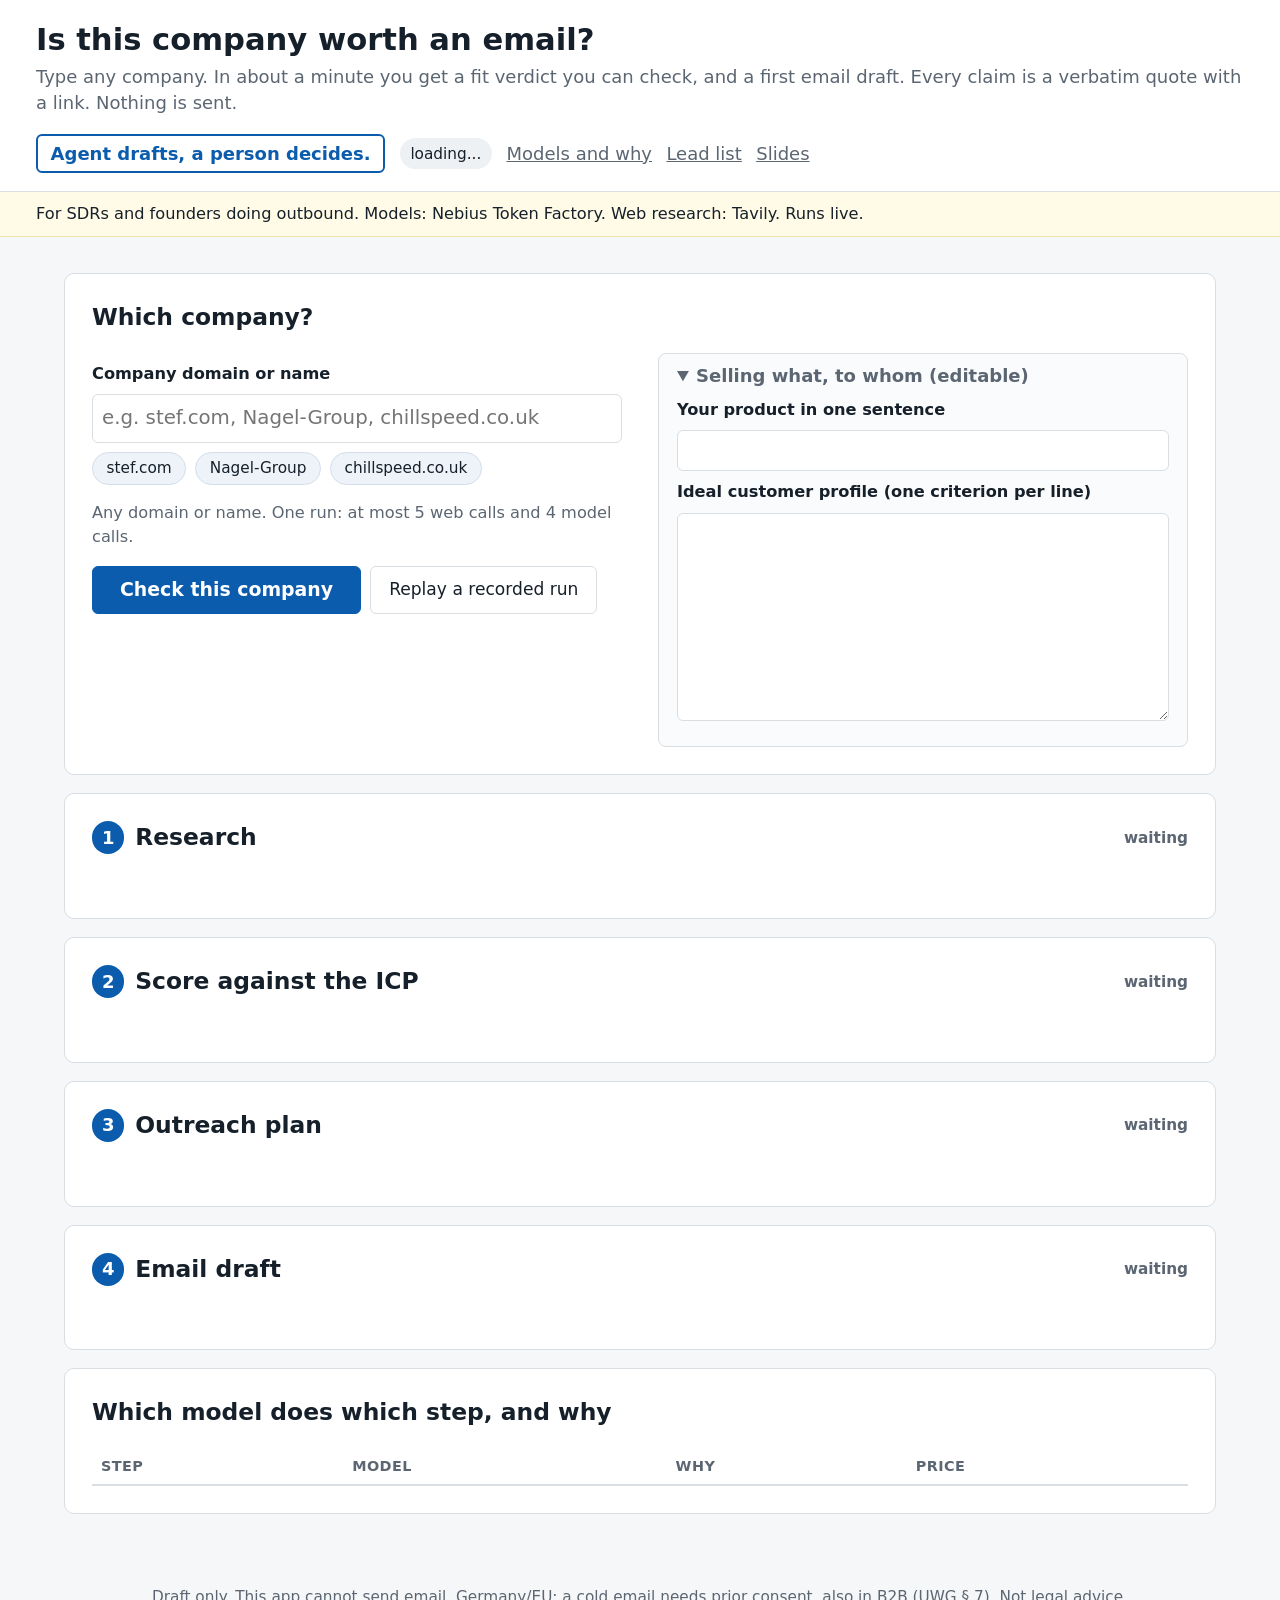
==== static/live.html @ baa71a96 "Live page: first screen explains the task, error recovery, step metrics, draft checks A1 headline, c" ====
<!doctype html>
<html lang="en" class="live">
<head>
<meta charset="utf-8">
<meta name="viewport" content="width=device-width, initial-scale=1">
<title>ICP Qualifier - is this company worth an email?</title>
<link rel="stylesheet" href="/static/style.css">
</head>
<body class="live-page">
<header class="top">
  <div>
    <h1>Is this company worth an email?</h1>
    <p class="sub">Type any company. In about a minute you get a fit verdict you can check, and a first email draft. Every claim is a verbatim quote with a link. Nothing is sent.</p>
  </div>
  <div class="top-right">
    <span class="motto">Agent drafts, a person decides.</span>
    <span id="mode" class="badge">loading...</span>
    <a class="small-link" href="#models">Models and why</a>
    <a class="small-link" href="/">Lead list</a> <a class="small-link" href="/slides">Slides</a>
  </div>
</header>
<p class="notice" id="notice">For SDRs and founders doing outbound. Models: Nebius Token Factory. Web research: Tavily. Runs live.</p>

<main>
  <section class="step s-input">
    <h2>Which company?</h2>
    <div class="live-grid">
      <div class="live-ask">
        <label class="field"><span>Company domain or name</span>
          <input id="company" maxlength="200" placeholder="e.g. stef.com, Nagel-Group, chillspeed.co.uk"></label>
        <div class="live-chips" id="chips">
          <button type="button" class="live-chip">stef.com</button>
          <button type="button" class="live-chip">Nagel-Group</button>
          <button type="button" class="live-chip">chillspeed.co.uk</button>
        </div>
        <p class="hint">Any domain or name. One run: at most 5 web calls and 4 model calls.</p>
        <div class="live-actions">
          <button class="primary" id="go">Check this company</button>
          <button id="example">Replay a recorded run</button>
        </div>
        <div class="live-totals" id="totals" hidden></div>
      </div>
      <details class="live-icp" open>
        <summary>Selling what, to whom (editable)</summary>
        <label class="field"><span>Your product in one sentence</span>
          <input id="product" maxlength="200"></label>
        <label class="field"><span>Ideal customer profile (one criterion per line)</span>
          <textarea id="icp" rows="8"></textarea></label>
      </details>
    </div>
  </section>

  <section class="step live-step" id="s-research"><h2><span class="num">1</span> Research <span class="state" id="st-research">waiting</span></h2>
    <div class="live-meta" id="m-research"></div><div id="o-research"></div></section>
  <section class="step live-step" id="s-score"><h2><span class="num">2</span> Score against the ICP <span class="state" id="st-score">waiting</span></h2>
    <div class="live-meta" id="m-score"></div><div id="o-score"></div></section>
  <section class="step live-step" id="s-plan"><h2><span class="num">3</span> Outreach plan <span class="state" id="st-plan">waiting</span></h2>
    <div class="live-banner" id="ban-plan" hidden></div>
    <div class="live-meta" id="m-plan"></div><div id="o-plan"></div></section>
  <section class="step live-step" id="s-write"><h2><span class="num">4</span> Email draft <span class="state" id="st-write">waiting</span></h2>
    <div class="live-banner" id="ban-write" hidden></div>
    <div class="live-meta" id="m-write"></div><div id="o-write"></div></section>

  <section class="step" id="models">
    <h2>Which model does which step, and why</h2>
    <table class="reg"><thead><tr><th>Step</th><th>Model</th><th>Why</th><th>Price</th></tr></thead><tbody id="reg"></tbody></table>
  </section>
  <section class="step" id="cmp-wrap" hidden>
    <h2>Two models on the scoring step: speed, cost, rejected quotes</h2>
    <div id="cmp"></div>
  </section>
</main>
<footer>Draft only. This app cannot send email. Germany/EU: a cold email needs prior consent, also in B2B (UWG § 7). Not legal advice.</footer>
<script src="/static/live.js"></script>
</body>
</html>
---- static/style.css ----
:root {
  --ink: #16202a; --muted: #5b6672; --line: #d9dee3; --bg: #f6f7f8; --card: #fff;
  --accent: #0b5cad; --a: #1d7a3a; --b: #b26a00; --c: #6b7280; --bad: #b42318;
  font-size: 18px;
}
* { box-sizing: border-box; }
body { margin: 0; font-family: system-ui, -apple-system, "Segoe UI", Roboto, sans-serif; color: var(--ink); background: var(--bg); line-height: 1.45; }
.top { display: flex; justify-content: space-between; align-items: center; gap: 1rem; flex-wrap: wrap; padding: 1rem 2rem; background: var(--card); border-bottom: 1px solid var(--line); }
.top h1 { margin: 0; font-size: 1.7rem; }
.sub { margin: .1rem 0 0; color: var(--muted); }
.top-right { display: flex; gap: .8rem; align-items: center; flex-wrap: wrap; }
.motto { font-weight: 700; color: var(--accent); border: 2px solid var(--accent); border-radius: 6px; padding: .25rem .7rem; }
.badge { font-size: .85rem; padding: .25rem .6rem; border-radius: 999px; background: #eef1f4; }
.badge.rules { background: #fff4e0; } .badge.llm { background: #e4f4e8; }
.nofit { display: inline-block; margin-left: .4rem; padding: 0 .4rem; border-radius: 4px; background: #5b5b5b; color: #fff; font-size: .75rem; font-weight: 700; vertical-align: middle; }
.fit-box { margin: .3rem 0 .6rem; }
.small-link { color: var(--muted); }
.notice { margin: 0; padding: .55rem 2rem; background: #fffbe6; border-bottom: 1px solid #efe3a8; font-size: .9rem; }
main { max-width: 1280px; margin: 0 auto; padding: 1rem 2rem 3rem; }
.step { background: var(--card); border: 1px solid var(--line); border-radius: 10px; padding: 1.1rem 1.4rem; margin: 1rem 0; }
.step h2 { margin: 0 0 .8rem; font-size: 1.3rem; display: flex; align-items: center; gap: .6rem; }
.num { display: inline-grid; place-items: center; width: 1.8rem; height: 1.8rem; border-radius: 50%; background: var(--accent); color: #fff; font-size: 1rem; }
button, .button { font: inherit; font-size: .95rem; padding: .5rem 1rem; border: 1px solid var(--line); border-radius: 6px; background: #fff; cursor: pointer; color: var(--ink); text-decoration: none; display: inline-block; }
button.primary { background: var(--accent); border-color: var(--accent); color: #fff; font-weight: 600; }
button:disabled { opacity: .45; cursor: default; }
input, select { font: inherit; font-size: .95rem; padding: .4rem .55rem; border: 1px solid var(--line); border-radius: 6px; }
.seeds { display: flex; gap: .6rem; flex-wrap: wrap; }
.seeds input { min-width: 15rem; flex: 1; }
.hint { color: var(--muted); font-size: .9rem; }
table { width: 100%; border-collapse: collapse; }
th { text-align: left; font-size: .8rem; text-transform: uppercase; letter-spacing: .03em; color: var(--muted); border-bottom: 2px solid var(--line); padding: .4rem .5rem; }
td { border-bottom: 1px solid var(--line); padding: .55rem .5rem; vertical-align: top; }
.criteria tr.off td { opacity: .5; }
.rationale { font-size: .8rem; color: var(--muted); }
.terms-in { width: 100%; min-width: 18rem; }
.num-in { width: 6rem; }
.chips { display: flex; flex-wrap: wrap; gap: .4rem; }
.chip { background: #eef3f9; border-radius: 999px; padding: .2rem .7rem; font-size: .88rem; }
.chip small { color: var(--muted); }
.toolbar { display: flex; gap: .8rem; align-items: center; flex-wrap: wrap; margin: 1rem 0 .3rem; }
.filters { display: flex; }
.filter { border-radius: 0; margin-left: -1px; }
.filter:first-child { border-radius: 6px 0 0 6px; } .filter:last-child { border-radius: 0 6px 6px 0; }
.filter.active { background: var(--ink); color: #fff; border-color: var(--ink); }
#search { flex: 1; min-width: 12rem; }
.results tr.row { cursor: pointer; }
.results tr.row:hover { background: #f3f6fa; }
.results tr.open { background: #eef3f9; }
.tier { display: inline-grid; place-items: center; width: 2.1rem; height: 2.1rem; border-radius: 6px; font-weight: 800; color: #fff; font-size: 1.1rem; }
.tier-A { background: var(--a); } .tier-B { background: var(--b); } .tier-C { background: var(--c); }
.domain { color: var(--muted); font-size: .85rem; }
.bar { width: 5rem; height: .5rem; background: #e5e8eb; border-radius: 4px; overflow: hidden; display: inline-block; margin-right: .4rem; vertical-align: middle; }
.bar span { display: block; height: 100%; background: var(--accent); }
.chev { color: var(--muted); width: 2rem; }
.detail > td { background: #fafbfc; padding: .6rem 1rem 1rem; }
.findings td { font-size: .92rem; }
.findings td:first-child { width: 8rem; }
.findings td:nth-child(2) { width: 30%; }
.reason { color: var(--muted); font-size: .85rem; }
.status { display: inline-block; padding: .1rem .5rem; border-radius: 4px; font-size: .8rem; font-weight: 700; }
.st-met { background: #e4f4e8; color: var(--a); } .st-partial { background: #fff1d6; color: var(--b); }
.st-not_met { background: #fde8e7; color: var(--bad); } .st-no_evidence { background: #eceef1; color: var(--c); }
blockquote { margin: 0 0 .25rem; padding: .3rem .7rem; border-left: 3px solid var(--accent); background: #fff; font-style: italic; }
.url { display: block; font-size: .72rem; color: var(--muted); word-break: break-all; }
.noev { color: var(--c); font-style: italic; }
.hook { background: #fff; border: 1px dashed var(--accent); border-radius: 6px; padding: .5rem .8rem; margin-bottom: .6rem; font-size: .92rem; }
footer { text-align: center; color: var(--muted); font-size: .8rem; padding: 1rem; }
.source-view main { max-width: 860px; }
.source-view section { background: #fff; border: 1px solid var(--line); border-radius: 8px; padding: .6rem 1rem; margin: .7rem 0; }
.source-view section.current { border-color: var(--accent); }
.source-view h2 { font-size: .85rem; color: var(--muted); font-family: ui-monospace, monospace; margin: .2rem 0; }
mark { background: #ffe58a; padding: 0 .1rem; }
.dataset-pick { font-size: .85rem; display: flex; gap: .4rem; align-items: center; }
a.url { color: var(--muted, #5b6672); }

/* ---------------------------------------------------------------- live page (/live) only */
html.live { font-size: 112.5%; }
.live-page main { max-width: 68rem; margin-inline: auto; padding: 1rem 2rem 2rem; }
.live-page .step { padding: 1.5rem; margin: 1rem 0; }
.live-page .step h2 { margin: 0 0 1rem; }
.live-page .url { font-size: .8rem; }
.live-page .reason, .live-page .plan dd, .live-page blockquote, .live-page .sources .ex { max-width: 70ch; }
.live-page textarea { font: inherit; font-size: .9rem; width: 100%; padding: .5rem; border: 1px solid var(--line); border-radius: 6px; }
.live-page .field { display: block; margin: .5rem 0; }
.live-page .field > span { display: block; font-weight: 600; font-size: .9rem; margin-bottom: .5rem; }
.live-page .field input { width: 100%; }
.live-grid { display: grid; grid-template-columns: 1fr 1fr; gap: 2rem; align-items: start; }
@media (max-width: 900px) { .live-grid { grid-template-columns: 1fr; } }
.live-ask .field input { font-size: 1.1rem; padding: .5rem; }
.live-chips { display: flex; gap: .5rem; flex-wrap: wrap; margin: .5rem 0; }
.live-chip { font-size: .85rem; padding: .25rem .75rem; border-radius: 999px; background: #eef3f9; border-color: #d3deea; }
.live-actions { display: flex; gap: .5rem; flex-wrap: wrap; margin: 1rem 0; }
.live-actions .primary { font-size: 1.05rem; padding: .5rem 1.5rem; }
.live-icp { border: 1px solid var(--line); border-radius: 8px; padding: .5rem 1rem; background: #fafbfc; }
.live-icp summary { cursor: pointer; font-weight: 600; color: var(--muted); }
.live-totals { border: 2px solid var(--accent); border-radius: 8px; padding: 1rem; background: #f3f7fc; }
.live-big { font-size: 1.6rem; font-weight: 800; color: var(--ink); font-variant-numeric: tabular-nums; }
/* step states: waiting faded, running marked in the accent colour */
.live-step { position: relative; transition: opacity .2s; }
.live-step.is-wait { opacity: .45; }
.live-step.is-run { box-shadow: inset 3px 0 0 var(--accent); }
.live-page .state { font-size: .85rem; font-weight: 600; margin-left: auto; color: var(--muted); }
.live-page .state.run { color: var(--accent); } .live-page .state.ok { color: var(--a); } .live-page .state.err { color: var(--bad); }
.live-meta { display: flex; flex-wrap: wrap; gap: .5rem; align-items: center; margin: 0 0 1rem; }
.live-mark { font-size: .85rem; padding: .25rem .5rem; border-radius: 6px; background: #eef1f4; font-variant-numeric: tabular-nums; }
.live-mark b { color: var(--ink); }
.live-why { color: var(--muted); font-size: .85rem; margin-right: .5rem; }
.live-banner { background: #fde8e7; color: var(--bad); border: 1px solid #f3b9b4; border-left: 4px solid var(--bad); border-radius: 6px; padding: .5rem 1rem; margin: 0 0 1rem; font-weight: 700; }
.live-error { background: #fde8e7; color: var(--bad); border-radius: 6px; padding: .5rem 1rem; font-weight: 600; max-width: 70ch; }
.live-empty { font-weight: 600; color: var(--muted); }
.live-check { display: inline-block; font-weight: 700; padding: .25rem .5rem; border-radius: 6px; margin: 0 0 .5rem; }
.live-check.good { background: #e4f4e8; color: var(--a); }
.live-check.warn { background: #fff1d6; color: var(--b); }
.live-legal { font-size: .85rem; color: var(--muted); margin: 0 0 1rem; }
.live-page .sources li { margin: .5rem 0; font-size: .9rem; } .live-page .sources .ex { color: var(--muted); font-size: .85rem; }
.live-page .ref { font-size: .8rem; vertical-align: super; text-decoration: none; padding: 0 .1rem; }
.live-page .discarded { text-decoration: line-through; color: var(--bad); font-size: .85rem; }
.live-page .draftbox { display: block; min-height: 16rem; max-width: 62ch; font-family: Georgia, "Times New Roman", serif; font-size: 1rem; line-height: 1.5; padding: 1rem 1.5rem; background: #fffdf7; border: 1px solid #e6dfcc; box-shadow: 0 1px 4px rgba(0,0,0,.06); }
.live-page .draftonly { font-weight: 700; color: var(--bad); margin: .5rem 0; }
.live-page .flag { background: #fde8e7; color: var(--bad); border-radius: 4px; padding: .1rem .5rem; font-size: .85rem; }
.live-page .recorded { background: #fff1d6; border: 1px solid #efd08a; border-radius: 6px; padding: .5rem 1rem; margin: .5rem 0; }
.live-page .plan dt { font-weight: 700; margin-top: .5rem; } .live-page .plan dd { margin: 0 0 .5rem 1rem; }
.live-page .reg td:first-child { white-space: nowrap; font-weight: 600; } .live-page .reg code { font-size: .85rem; }
.live-page .cmp td, .live-page .cmp th { font-size: .85rem; text-align: right; } .live-page .cmp td:first-child, .live-page .cmp th:first-child { text-align: left; }
.live-page footer { font-size: .85rem; }
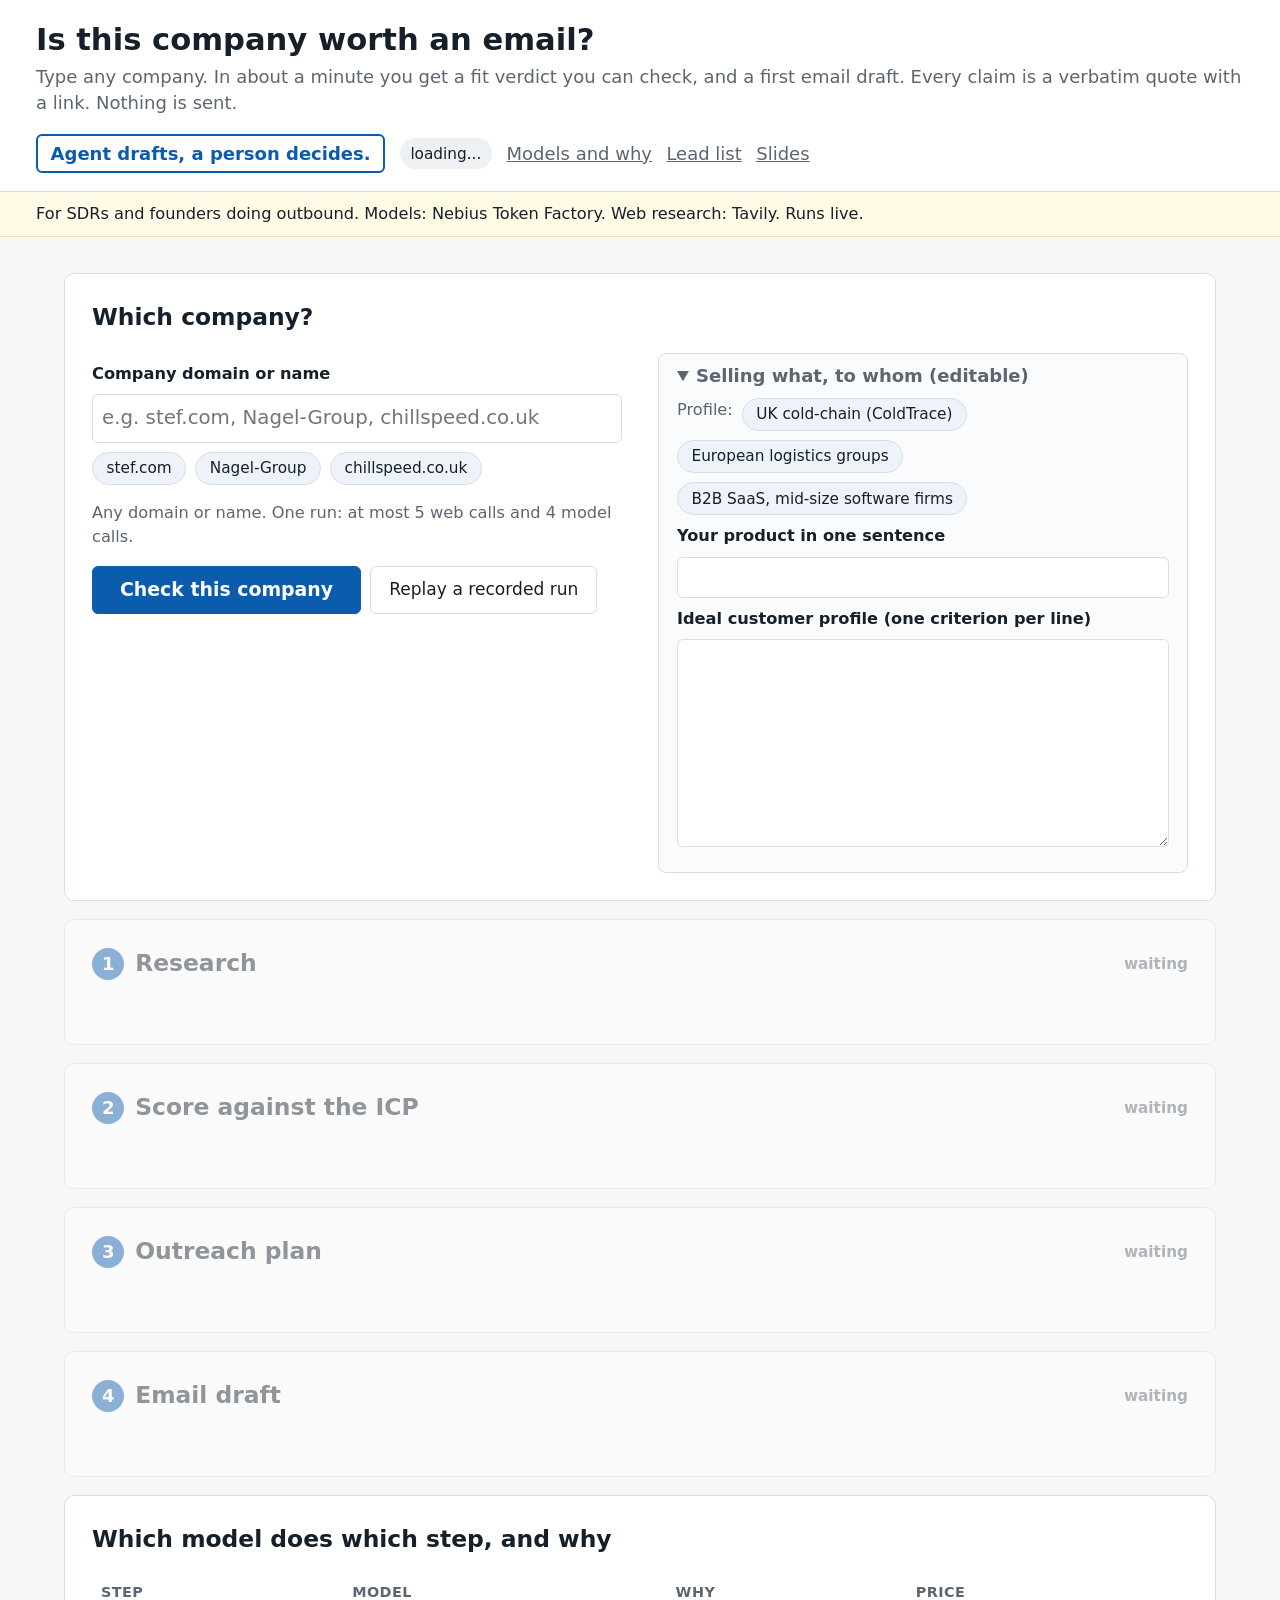
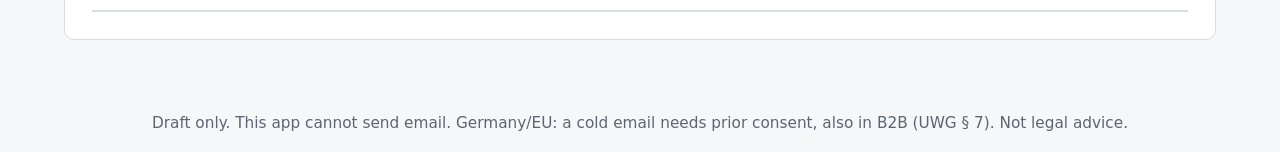
==== commit 649f013f: "Live page: profile presets (UK cold-chain, European logistics, B2B SaaS), fallback line per step Co-" ====
--- a/static/live.html
+++ b/static/live.html
@@ -42,6 +42,11 @@
       </div>
       <details class="live-icp" open>
         <summary>Selling what, to whom (editable)</summary>
+        <div class="live-chips" id="presets"><span class="hint">Profile:</span>
+          <button type="button" class="live-chip" data-preset="coldtrace">UK cold-chain (ColdTrace)</button>
+          <button type="button" class="live-chip" data-preset="eulogistics">European logistics groups</button>
+          <button type="button" class="live-chip" data-preset="saas">B2B SaaS, mid-size software firms</button>
+        </div>
         <label class="field"><span>Your product in one sentence</span>
           <input id="product" maxlength="200"></label>
         <label class="field"><span>Ideal customer profile (one criterion per line)</span>
--- a/static/style.css
+++ b/static/style.css
@@ -89,6 +89,8 @@
 .live-ask .field input { font-size: 1.1rem; padding: .5rem; }
 .live-chips { display: flex; gap: .5rem; flex-wrap: wrap; margin: .5rem 0; }
 .live-chip { font-size: .85rem; padding: .25rem .75rem; border-radius: 999px; background: #eef3f9; border-color: #d3deea; }
+.live-chip.on { background: #1f4e79; border-color: #1f4e79; color: #fff; }
+.live-fallback { flex-basis: 100%; font-size: .85rem; color: #8a5a00; }
 .live-actions { display: flex; gap: .5rem; flex-wrap: wrap; margin: 1rem 0; }
 .live-actions .primary { font-size: 1.05rem; padding: .5rem 1.5rem; }
 .live-icp { border: 1px solid var(--line); border-radius: 8px; padding: .5rem 1rem; background: #fafbfc; }
@@ -123,3 +125,4 @@
 .live-page .reg td:first-child { white-space: nowrap; font-weight: 600; } .live-page .reg code { font-size: .85rem; }
 .live-page .cmp td, .live-page .cmp th { font-size: .85rem; text-align: right; } .live-page .cmp td:first-child, .live-page .cmp th:first-child { text-align: left; }
 .live-page footer { font-size: .85rem; }
+.live-page [hidden] { display: none !important; }
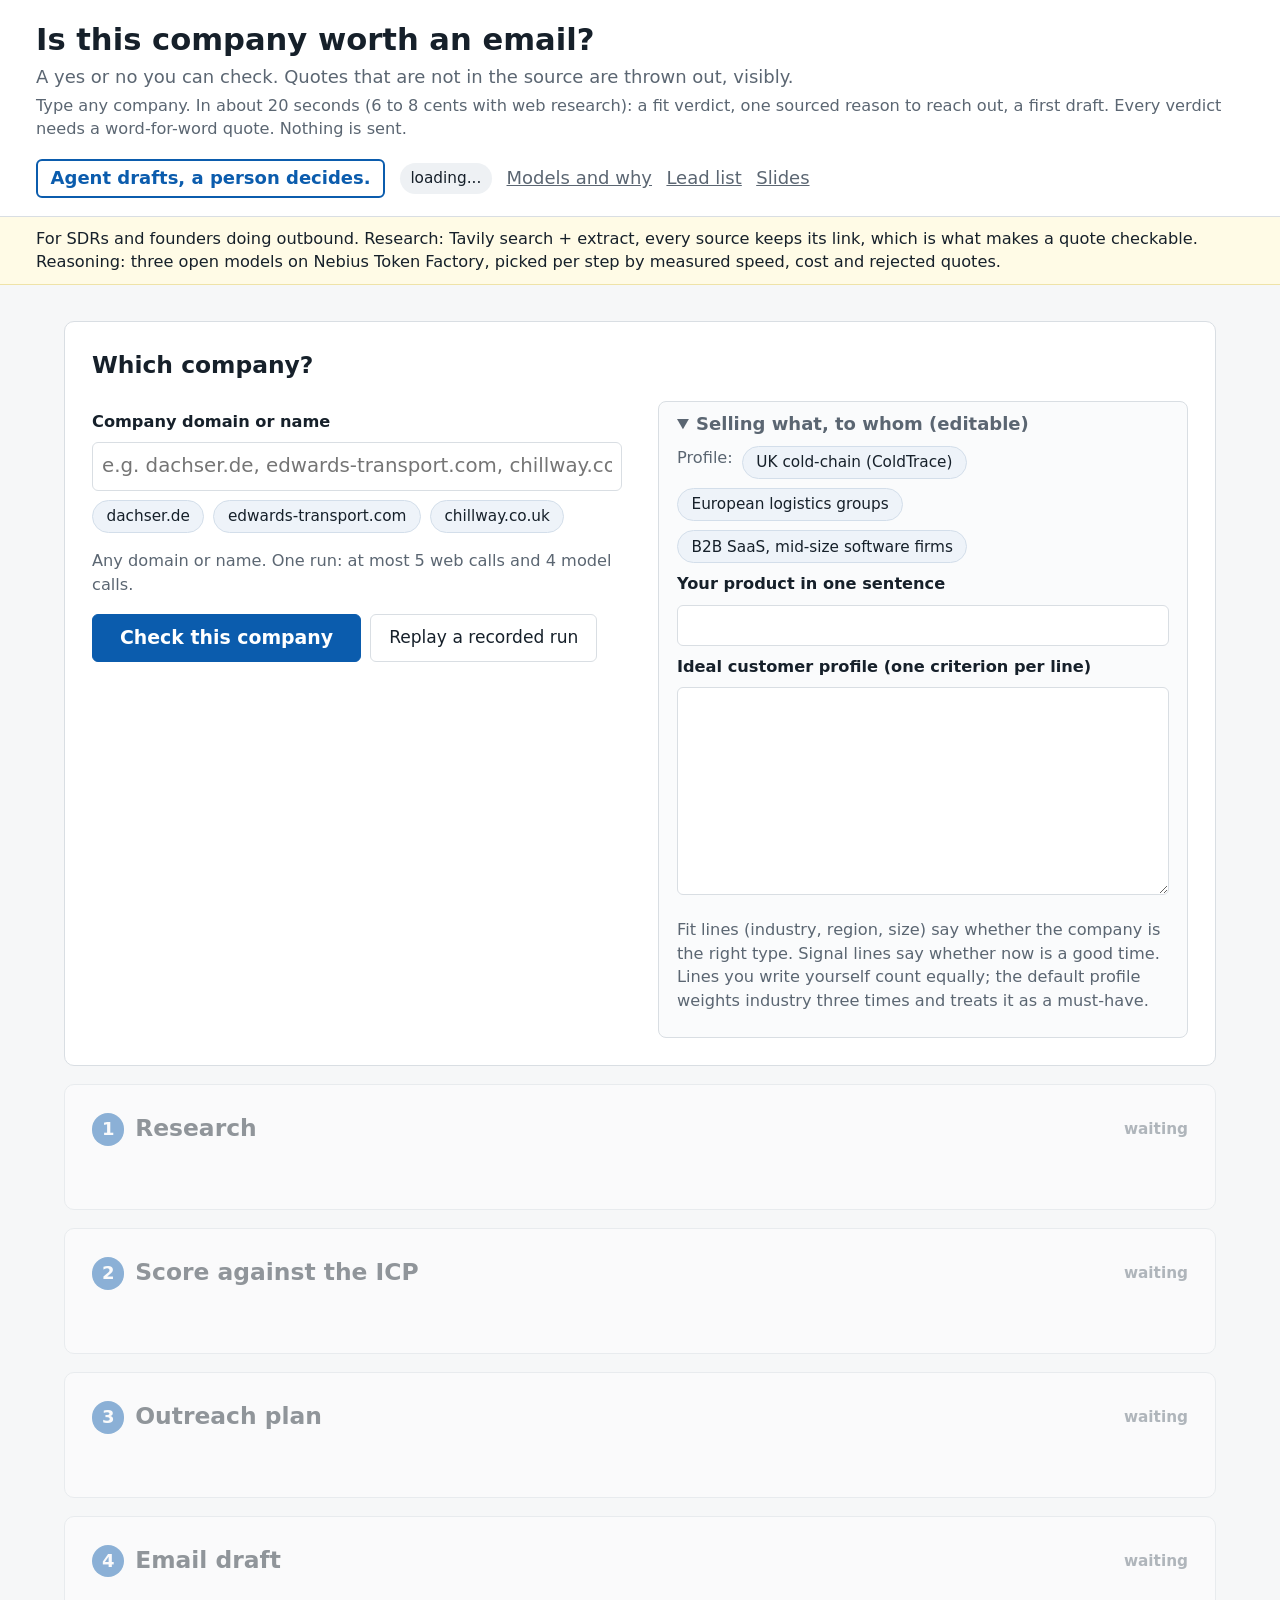
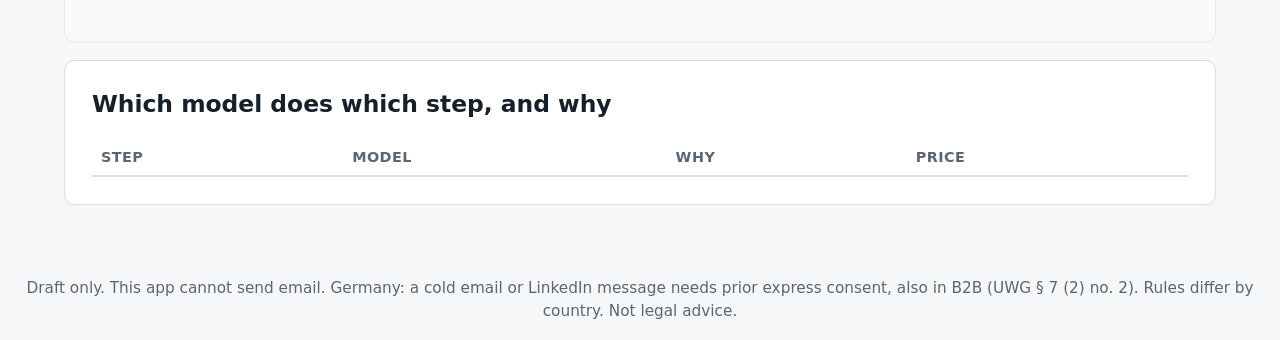
==== commit 2a7ceb57: "Server-side Tier C stop (force), second try on invalid plan/write JSON, legal-ref aware number check" ====
--- a/static/live.html
+++ b/static/live.html
@@ -10,7 +10,8 @@
 <header class="top">
   <div>
     <h1>Is this company worth an email?</h1>
-    <p class="sub">Type any company. In about a minute you get a fit verdict you can check, and a first email draft. Every claim is a verbatim quote with a link. Nothing is sent.</p>
+    <p class="sub">A yes or no you can check. Quotes that are not in the source are thrown out, visibly.</p>
+    <p class="sub2">Type any company. In about 20 seconds (6 to 8 cents with web research): a fit verdict, one sourced reason to reach out, a first draft. Every verdict needs a word-for-word quote. Nothing is sent.</p>
   </div>
   <div class="top-right">
     <span class="motto">Agent drafts, a person decides.</span>
@@ -19,7 +20,7 @@
     <a class="small-link" href="/">Lead list</a> <a class="small-link" href="/slides">Slides</a>
   </div>
 </header>
-<p class="notice" id="notice">For SDRs and founders doing outbound. Models: Nebius Token Factory. Web research: Tavily. Runs live.</p>
+<p class="notice" id="notice">For SDRs and founders doing outbound. Research: Tavily search + extract, every source keeps its link, which is what makes a quote checkable. Reasoning: three open models on Nebius Token Factory, picked per step by measured speed, cost and rejected quotes.</p>
 
 <main>
   <section class="step s-input">
@@ -27,11 +28,11 @@
     <div class="live-grid">
       <div class="live-ask">
         <label class="field"><span>Company domain or name</span>
-          <input id="company" maxlength="200" placeholder="e.g. stef.com, Nagel-Group, chillspeed.co.uk"></label>
+          <input id="company" maxlength="200" placeholder="e.g. dachser.de, edwards-transport.com, chillway.co.uk"></label>
         <div class="live-chips" id="chips">
-          <button type="button" class="live-chip">stef.com</button>
-          <button type="button" class="live-chip">Nagel-Group</button>
-          <button type="button" class="live-chip">chillspeed.co.uk</button>
+          <button type="button" class="live-chip" data-with="eulogistics">dachser.de</button>
+          <button type="button" class="live-chip" data-with="coldtrace">edwards-transport.com</button>
+          <button type="button" class="live-chip" data-with="coldtrace">chillway.co.uk</button>
         </div>
         <p class="hint">Any domain or name. One run: at most 5 web calls and 4 model calls.</p>
         <div class="live-actions">
@@ -51,6 +52,7 @@
           <input id="product" maxlength="200"></label>
         <label class="field"><span>Ideal customer profile (one criterion per line)</span>
           <textarea id="icp" rows="8"></textarea></label>
+        <p class="hint">Fit lines (industry, region, size) say whether the company is the right type. Signal lines say whether now is a good time. Lines you write yourself count equally; the default profile weights industry three times and treats it as a must-have.</p>
       </details>
     </div>
   </section>
@@ -71,11 +73,11 @@
     <table class="reg"><thead><tr><th>Step</th><th>Model</th><th>Why</th><th>Price</th></tr></thead><tbody id="reg"></tbody></table>
   </section>
   <section class="step" id="cmp-wrap" hidden>
-    <h2>Two models on the scoring step: speed, cost, rejected quotes</h2>
+    <h2>Scoring step, three models measured: GLM-5.3-Flash is cheapest and lost 3% of its quotes, gpt-oss-120b 29%</h2>
     <div id="cmp"></div>
   </section>
 </main>
-<footer>Draft only. This app cannot send email. Germany/EU: a cold email needs prior consent, also in B2B (UWG § 7). Not legal advice.</footer>
+<footer>Draft only. This app cannot send email. Germany: a cold email or LinkedIn message needs prior express consent, also in B2B (UWG § 7 (2) no. 2). Rules differ by country. Not legal advice.</footer>
 <script src="/static/live.js"></script>
 </body>
 </html>
--- a/static/style.css
+++ b/static/style.css
@@ -8,6 +8,8 @@
 .top { display: flex; justify-content: space-between; align-items: center; gap: 1rem; flex-wrap: wrap; padding: 1rem 2rem; background: var(--card); border-bottom: 1px solid var(--line); }
 .top h1 { margin: 0; font-size: 1.7rem; }
 .sub { margin: .1rem 0 0; color: var(--muted); }
+.sub2 { margin: .2rem 0 0; color: var(--muted); font-size: .9em; }
+.live-banner.live-banner-check { background: #fff6e0; color: #7a5200; border-color: #f0d48a; border-left-color: #c98a00; }
 .top-right { display: flex; gap: .8rem; align-items: center; flex-wrap: wrap; }
 .motto { font-weight: 700; color: var(--accent); border: 2px solid var(--accent); border-radius: 6px; padding: .25rem .7rem; }
 .badge { font-size: .85rem; padding: .25rem .6rem; border-radius: 999px; background: #eef1f4; }
@@ -90,6 +92,8 @@
 .live-chips { display: flex; gap: .5rem; flex-wrap: wrap; margin: .5rem 0; }
 .live-chip { font-size: .85rem; padding: .25rem .75rem; border-radius: 999px; background: #eef3f9; border-color: #d3deea; }
 .live-chip.on { background: #1f4e79; border-color: #1f4e79; color: #fff; }
+.live-preview { max-width: 46rem; margin: .5rem 0; padding: .5rem .75rem; border-left: 3px solid #d3deea; font-size: .95rem; }
+.live-stop { border: 1px solid #c62828; background: #fdecea; padding: .75rem 1rem; border-radius: 8px; }
 .live-fallback { flex-basis: 100%; font-size: .85rem; color: #8a5a00; }
 .live-actions { display: flex; gap: .5rem; flex-wrap: wrap; margin: 1rem 0; }
 .live-actions .primary { font-size: 1.05rem; padding: .5rem 1.5rem; }
@@ -117,7 +121,7 @@
 .live-page .sources li { margin: .5rem 0; font-size: .9rem; } .live-page .sources .ex { color: var(--muted); font-size: .85rem; }
 .live-page .ref { font-size: .8rem; vertical-align: super; text-decoration: none; padding: 0 .1rem; }
 .live-page .discarded { text-decoration: line-through; color: var(--bad); font-size: .85rem; }
-.live-page .draftbox { display: block; min-height: 16rem; max-width: 62ch; font-family: Georgia, "Times New Roman", serif; font-size: 1rem; line-height: 1.5; padding: 1rem 1.5rem; background: #fffdf7; border: 1px solid #e6dfcc; box-shadow: 0 1px 4px rgba(0,0,0,.06); }
+.live-page .draftbox { display: block; min-height: 22rem; max-width: 62ch; font-family: Georgia, "Times New Roman", serif; font-size: 1rem; line-height: 1.5; padding: 1rem 1.5rem; background: #fffdf7; border: 1px solid #e6dfcc; box-shadow: 0 1px 4px rgba(0,0,0,.06); }
 .live-page .draftonly { font-weight: 700; color: var(--bad); margin: .5rem 0; }
 .live-page .flag { background: #fde8e7; color: var(--bad); border-radius: 4px; padding: .1rem .5rem; font-size: .85rem; }
 .live-page .recorded { background: #fff1d6; border: 1px solid #efd08a; border-radius: 6px; padding: .5rem 1rem; margin: .5rem 0; }
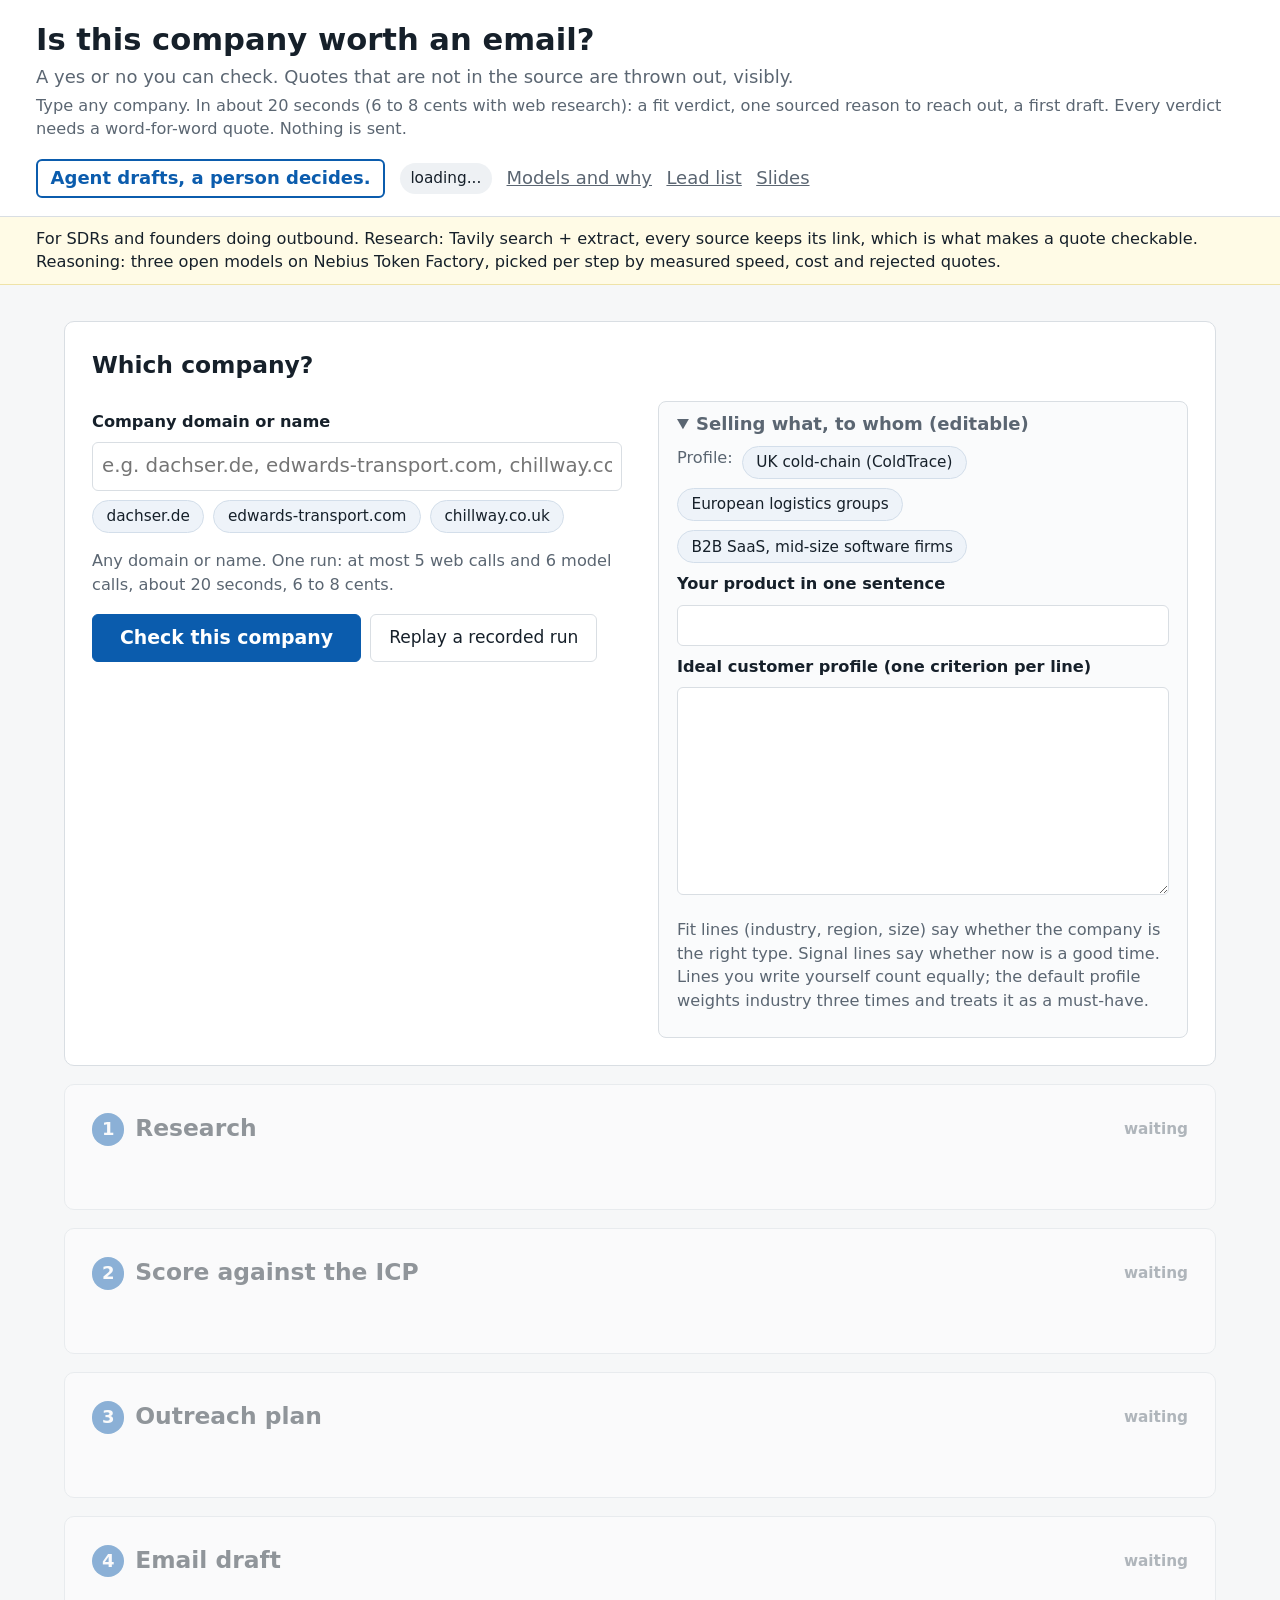
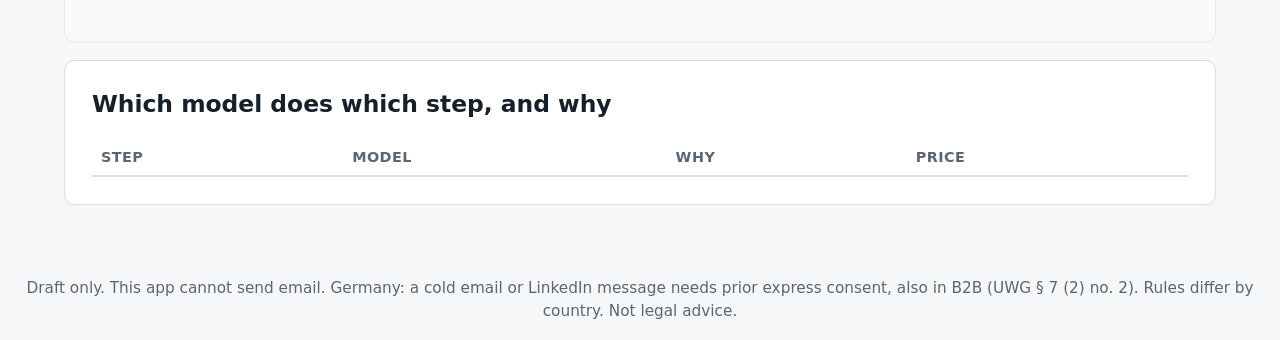
==== commit ec6ee249: "One set of numbers from model_comparison.json (no 'fastest', no tier agreement column), legal lines " ====
--- a/static/live.html
+++ b/static/live.html
@@ -34,7 +34,7 @@
           <button type="button" class="live-chip" data-with="coldtrace">edwards-transport.com</button>
           <button type="button" class="live-chip" data-with="coldtrace">chillway.co.uk</button>
         </div>
-        <p class="hint">Any domain or name. One run: at most 5 web calls and 4 model calls.</p>
+        <p class="hint">Any domain or name. One run: at most 5 web calls and 6 model calls, about 20 seconds, 6 to 8 cents.</p>
         <div class="live-actions">
           <button class="primary" id="go">Check this company</button>
           <button id="example">Replay a recorded run</button>
--- a/static/style.css
+++ b/static/style.css
@@ -130,3 +130,7 @@
 .live-page .cmp td, .live-page .cmp th { font-size: .85rem; text-align: right; } .live-page .cmp td:first-child, .live-page .cmp th:first-child { text-align: left; }
 .live-page footer { font-size: .85rem; }
 .live-page [hidden] { display: none !important; }
+
+.live-fool { margin-top: 1rem; padding: .75rem 1rem; border: 1px dashed #9aa4ae; border-radius: 8px; }
+.live-fool input { flex: 1; min-width: 20rem; }
+.live-fool .good { color: #1b5e20; font-weight: 600; }
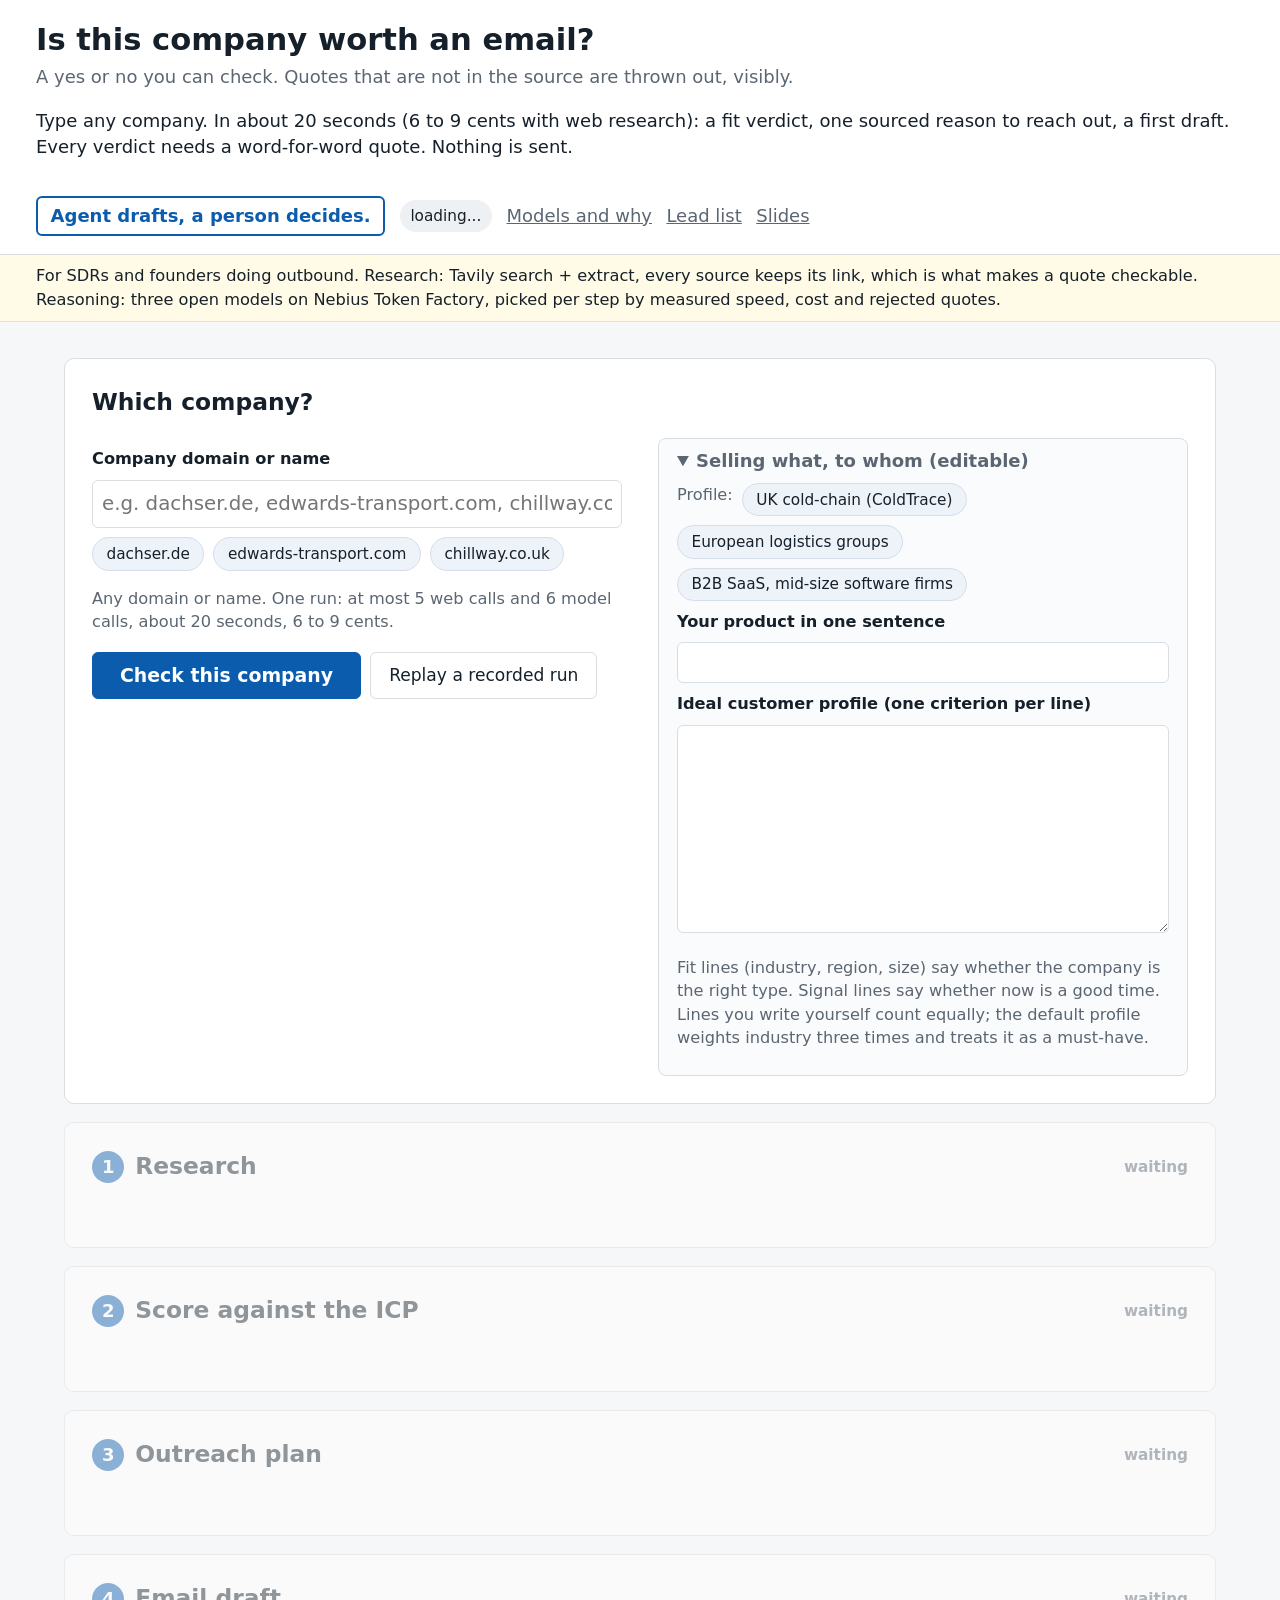
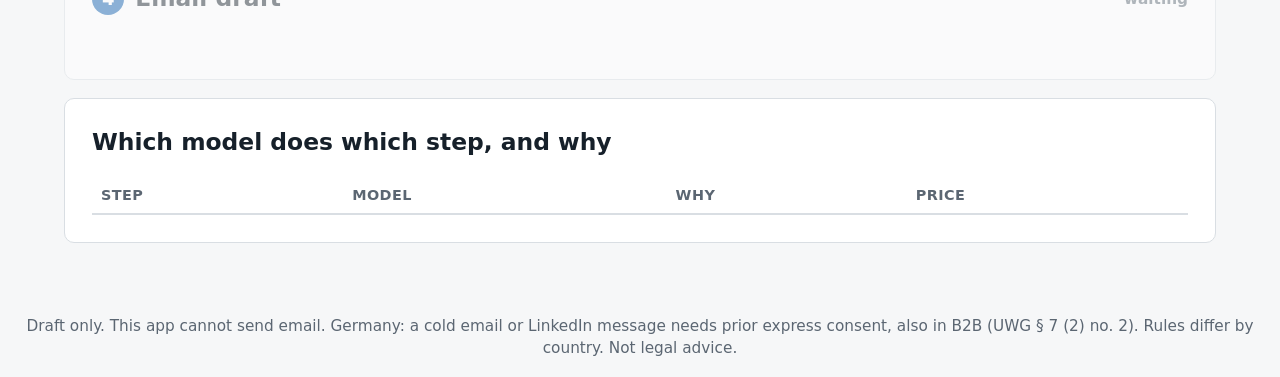
==== commit 7fde6709: "Script page, dachser.de recording, Tier C banner, name filter - /script: video script, recording che" ====
--- a/static/live.html
+++ b/static/live.html
@@ -11,7 +11,7 @@
   <div>
     <h1>Is this company worth an email?</h1>
     <p class="sub">A yes or no you can check. Quotes that are not in the source are thrown out, visibly.</p>
-    <p class="sub2">Type any company. In about 20 seconds (6 to 8 cents with web research): a fit verdict, one sourced reason to reach out, a first draft. Every verdict needs a word-for-word quote. Nothing is sent.</p>
+    <p class="sub2">Type any company. In about 20 seconds (6 to 9 cents with web research): a fit verdict, one sourced reason to reach out, a first draft. Every verdict needs a word-for-word quote. Nothing is sent.</p>
   </div>
   <div class="top-right">
     <span class="motto">Agent drafts, a person decides.</span>
@@ -34,7 +34,7 @@
           <button type="button" class="live-chip" data-with="coldtrace">edwards-transport.com</button>
           <button type="button" class="live-chip" data-with="coldtrace">chillway.co.uk</button>
         </div>
-        <p class="hint">Any domain or name. One run: at most 5 web calls and 6 model calls, about 20 seconds, 6 to 8 cents.</p>
+        <p class="hint">Any domain or name. One run: at most 5 web calls and 6 model calls, about 20 seconds, 6 to 9 cents.</p>
         <div class="live-actions">
           <button class="primary" id="go">Check this company</button>
           <button id="example">Replay a recorded run</button>
--- a/static/style.css
+++ b/static/style.css
@@ -8,8 +8,6 @@
 .top { display: flex; justify-content: space-between; align-items: center; gap: 1rem; flex-wrap: wrap; padding: 1rem 2rem; background: var(--card); border-bottom: 1px solid var(--line); }
 .top h1 { margin: 0; font-size: 1.7rem; }
 .sub { margin: .1rem 0 0; color: var(--muted); }
-.sub2 { margin: .2rem 0 0; color: var(--muted); font-size: .9em; }
-.live-banner.live-banner-check { background: #fff6e0; color: #7a5200; border-color: #f0d48a; border-left-color: #c98a00; }
 .top-right { display: flex; gap: .8rem; align-items: center; flex-wrap: wrap; }
 .motto { font-weight: 700; color: var(--accent); border: 2px solid var(--accent); border-radius: 6px; padding: .25rem .7rem; }
 .badge { font-size: .85rem; padding: .25rem .6rem; border-radius: 999px; background: #eef1f4; }
@@ -109,6 +107,7 @@
 .live-page .state.run { color: var(--accent); } .live-page .state.ok { color: var(--a); } .live-page .state.err { color: var(--bad); }
 .live-meta { display: flex; flex-wrap: wrap; gap: .5rem; align-items: center; margin: 0 0 1rem; }
 .live-mark { font-size: .85rem; padding: .25rem .5rem; border-radius: 6px; background: #eef1f4; font-variant-numeric: tabular-nums; }
+.live-mark.live-gw { background: #e6f4ea; }
 .live-mark b { color: var(--ink); }
 .live-why { color: var(--muted); font-size: .85rem; margin-right: .5rem; }
 .live-banner { background: #fde8e7; color: var(--bad); border: 1px solid #f3b9b4; border-left: 4px solid var(--bad); border-radius: 6px; padding: .5rem 1rem; margin: 0 0 1rem; font-weight: 700; }
@@ -121,7 +120,7 @@
 .live-page .sources li { margin: .5rem 0; font-size: .9rem; } .live-page .sources .ex { color: var(--muted); font-size: .85rem; }
 .live-page .ref { font-size: .8rem; vertical-align: super; text-decoration: none; padding: 0 .1rem; }
 .live-page .discarded { text-decoration: line-through; color: var(--bad); font-size: .85rem; }
-.live-page .draftbox { display: block; min-height: 22rem; max-width: 62ch; font-family: Georgia, "Times New Roman", serif; font-size: 1rem; line-height: 1.5; padding: 1rem 1.5rem; background: #fffdf7; border: 1px solid #e6dfcc; box-shadow: 0 1px 4px rgba(0,0,0,.06); }
+.live-page .draftbox { display: block; min-height: 16rem; max-width: 62ch; font-family: Georgia, "Times New Roman", serif; font-size: 1rem; line-height: 1.5; padding: 1rem 1.5rem; background: #fffdf7; border: 1px solid #e6dfcc; box-shadow: 0 1px 4px rgba(0,0,0,.06); }
 .live-page .draftonly { font-weight: 700; color: var(--bad); margin: .5rem 0; }
 .live-page .flag { background: #fde8e7; color: var(--bad); border-radius: 4px; padding: .1rem .5rem; font-size: .85rem; }
 .live-page .recorded { background: #fff1d6; border: 1px solid #efd08a; border-radius: 6px; padding: .5rem 1rem; margin: .5rem 0; }
@@ -130,7 +129,3 @@
 .live-page .cmp td, .live-page .cmp th { font-size: .85rem; text-align: right; } .live-page .cmp td:first-child, .live-page .cmp th:first-child { text-align: left; }
 .live-page footer { font-size: .85rem; }
 .live-page [hidden] { display: none !important; }
-
-.live-fool { margin-top: 1rem; padding: .75rem 1rem; border: 1px dashed #9aa4ae; border-radius: 8px; }
-.live-fool input { flex: 1; min-width: 20rem; }
-.live-fool .good { color: #1b5e20; font-weight: 600; }
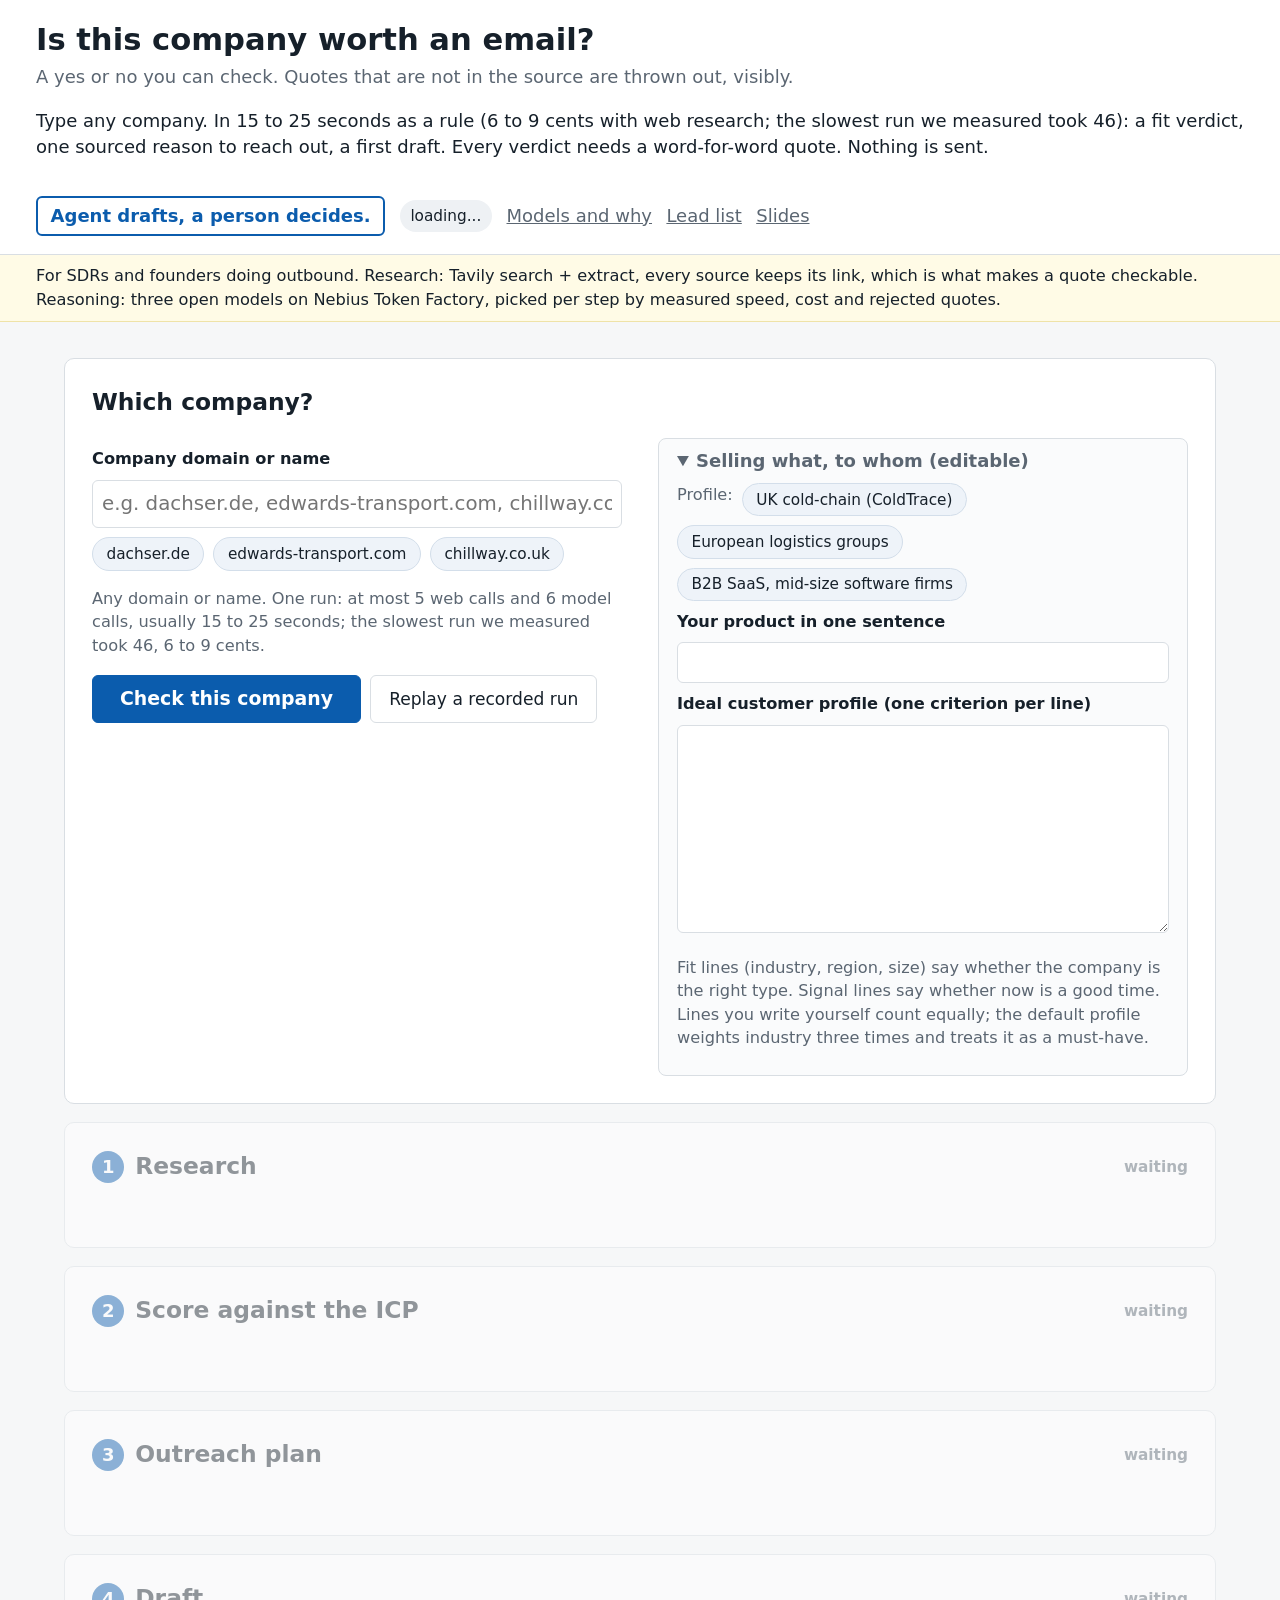
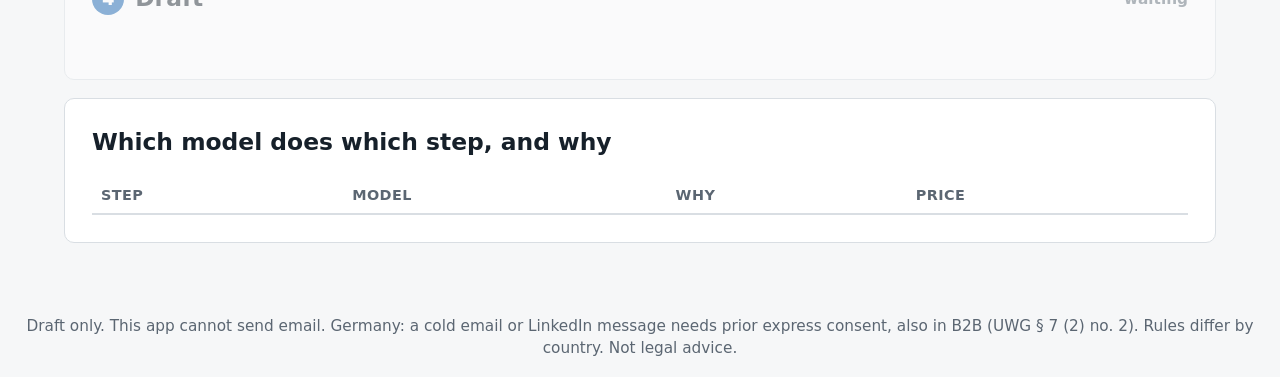
==== commit 9b4e20b7: "Draft follows the plan channel, language guard, write cap, jury review 2 - Write step: format per ch" ====
--- a/static/live.html
+++ b/static/live.html
@@ -11,7 +11,7 @@
   <div>
     <h1>Is this company worth an email?</h1>
     <p class="sub">A yes or no you can check. Quotes that are not in the source are thrown out, visibly.</p>
-    <p class="sub2">Type any company. In about 20 seconds (6 to 9 cents with web research): a fit verdict, one sourced reason to reach out, a first draft. Every verdict needs a word-for-word quote. Nothing is sent.</p>
+    <p class="sub2">Type any company. In 15 to 25 seconds as a rule (6 to 9 cents with web research; the slowest run we measured took 46): a fit verdict, one sourced reason to reach out, a first draft. Every verdict needs a word-for-word quote. Nothing is sent.</p>
   </div>
   <div class="top-right">
     <span class="motto">Agent drafts, a person decides.</span>
@@ -34,7 +34,7 @@
           <button type="button" class="live-chip" data-with="coldtrace">edwards-transport.com</button>
           <button type="button" class="live-chip" data-with="coldtrace">chillway.co.uk</button>
         </div>
-        <p class="hint">Any domain or name. One run: at most 5 web calls and 6 model calls, about 20 seconds, 6 to 9 cents.</p>
+        <p class="hint">Any domain or name. One run: at most 5 web calls and 6 model calls, usually 15 to 25 seconds; the slowest run we measured took 46, 6 to 9 cents.</p>
         <div class="live-actions">
           <button class="primary" id="go">Check this company</button>
           <button id="example">Replay a recorded run</button>
@@ -64,7 +64,7 @@
   <section class="step live-step" id="s-plan"><h2><span class="num">3</span> Outreach plan <span class="state" id="st-plan">waiting</span></h2>
     <div class="live-banner" id="ban-plan" hidden></div>
     <div class="live-meta" id="m-plan"></div><div id="o-plan"></div></section>
-  <section class="step live-step" id="s-write"><h2><span class="num">4</span> Email draft <span class="state" id="st-write">waiting</span></h2>
+  <section class="step live-step" id="s-write"><h2><span class="num">4</span> <span id="t-write">Draft</span> <span class="state" id="st-write">waiting</span></h2>
     <div class="live-banner" id="ban-write" hidden></div>
     <div class="live-meta" id="m-write"></div><div id="o-write"></div></section>
 
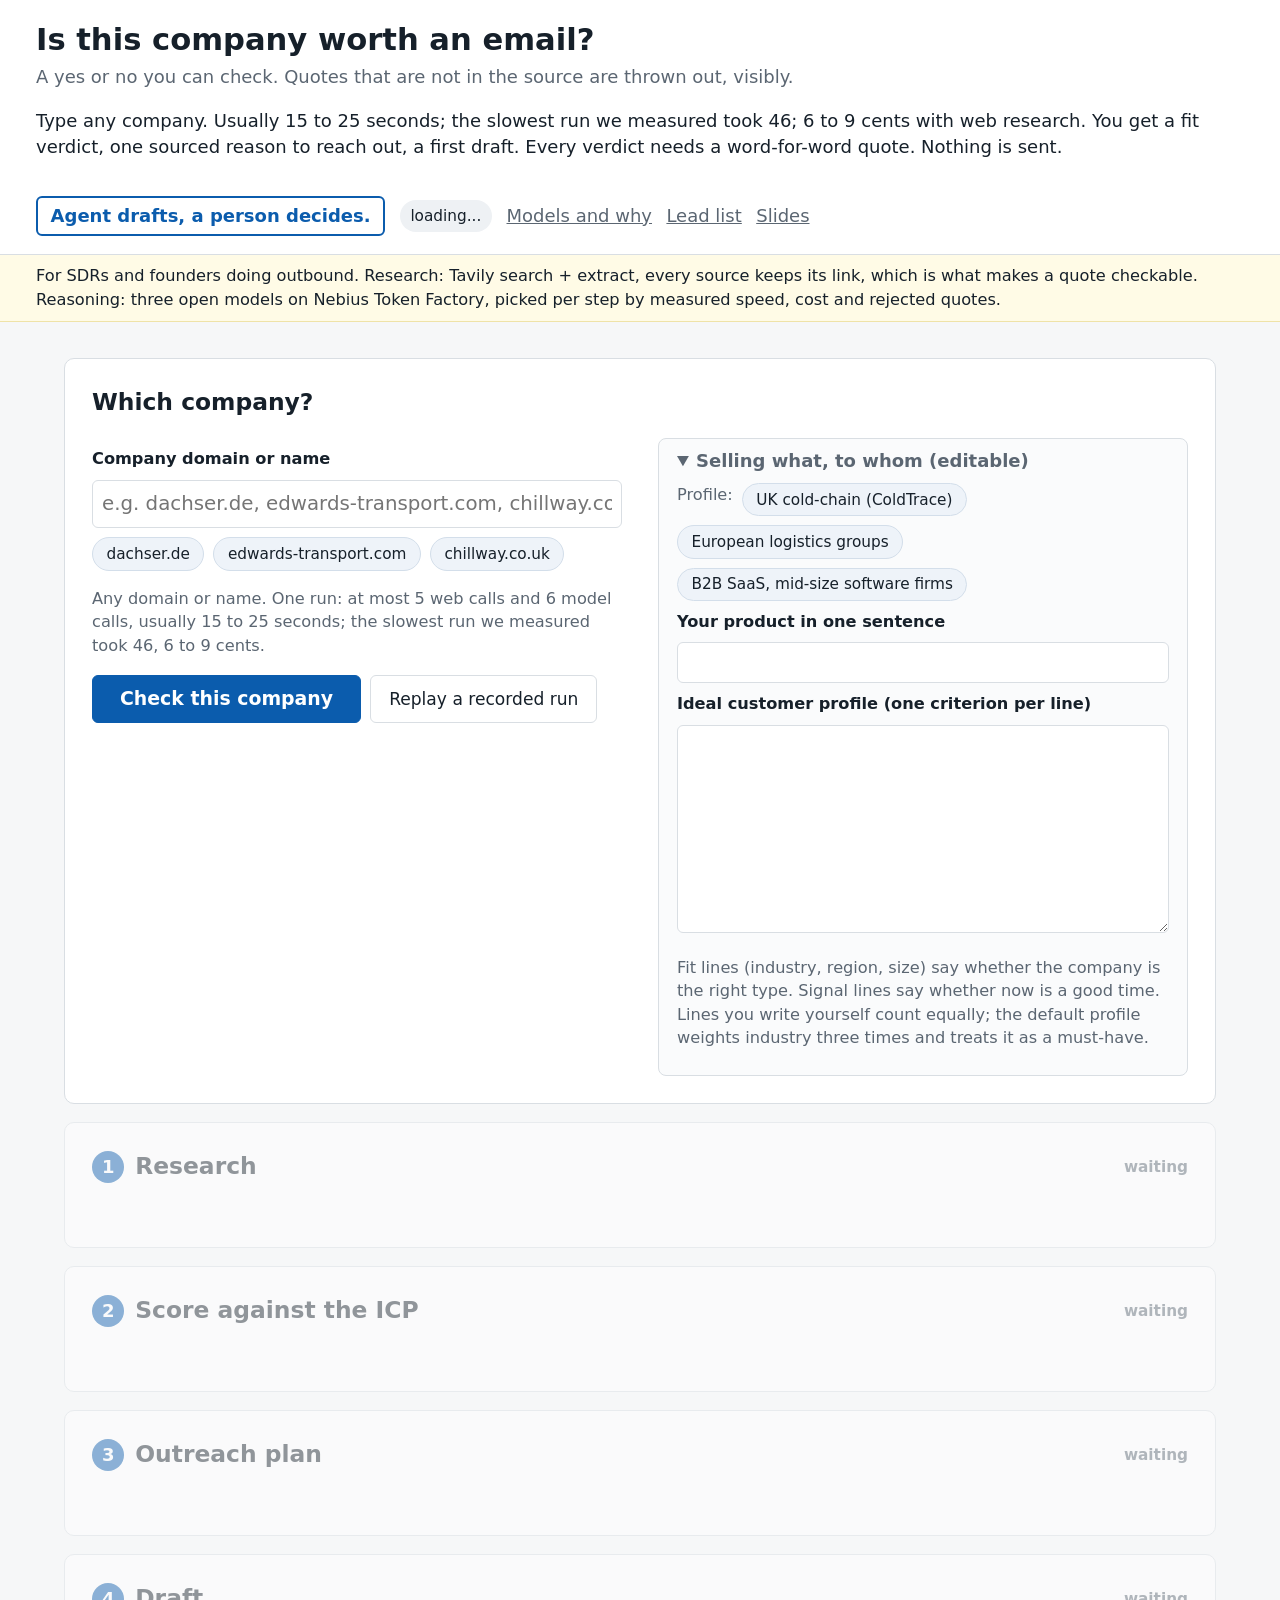
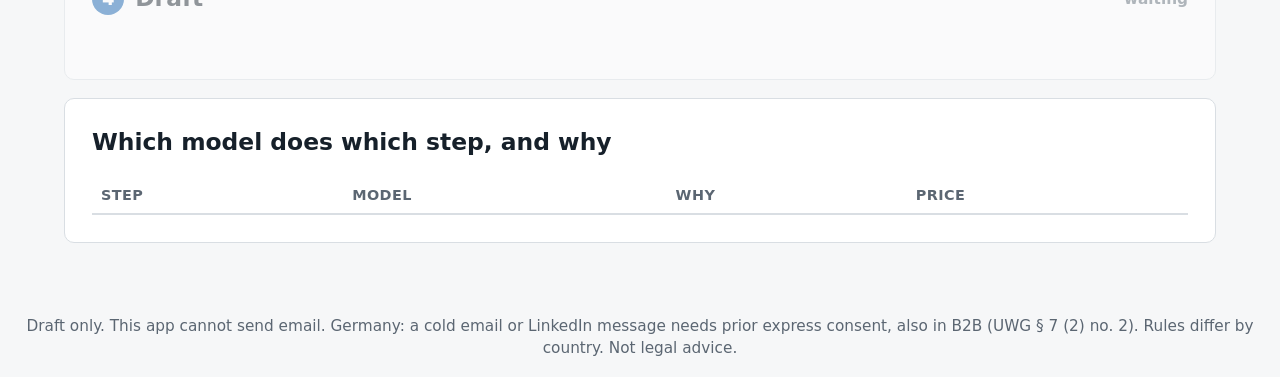
==== commit 9225da1d: "Final fixes: draft language label, timing line, lead-list size note, new replay - "Email language" -" ====
--- a/static/live.html
+++ b/static/live.html
@@ -11,7 +11,7 @@
   <div>
     <h1>Is this company worth an email?</h1>
     <p class="sub">A yes or no you can check. Quotes that are not in the source are thrown out, visibly.</p>
-    <p class="sub2">Type any company. In 15 to 25 seconds as a rule (6 to 9 cents with web research; the slowest run we measured took 46): a fit verdict, one sourced reason to reach out, a first draft. Every verdict needs a word-for-word quote. Nothing is sent.</p>
+    <p class="sub2">Type any company. Usually 15 to 25 seconds; the slowest run we measured took 46; 6 to 9 cents with web research. You get a fit verdict, one sourced reason to reach out, a first draft. Every verdict needs a word-for-word quote. Nothing is sent.</p>
   </div>
   <div class="top-right">
     <span class="motto">Agent drafts, a person decides.</span>
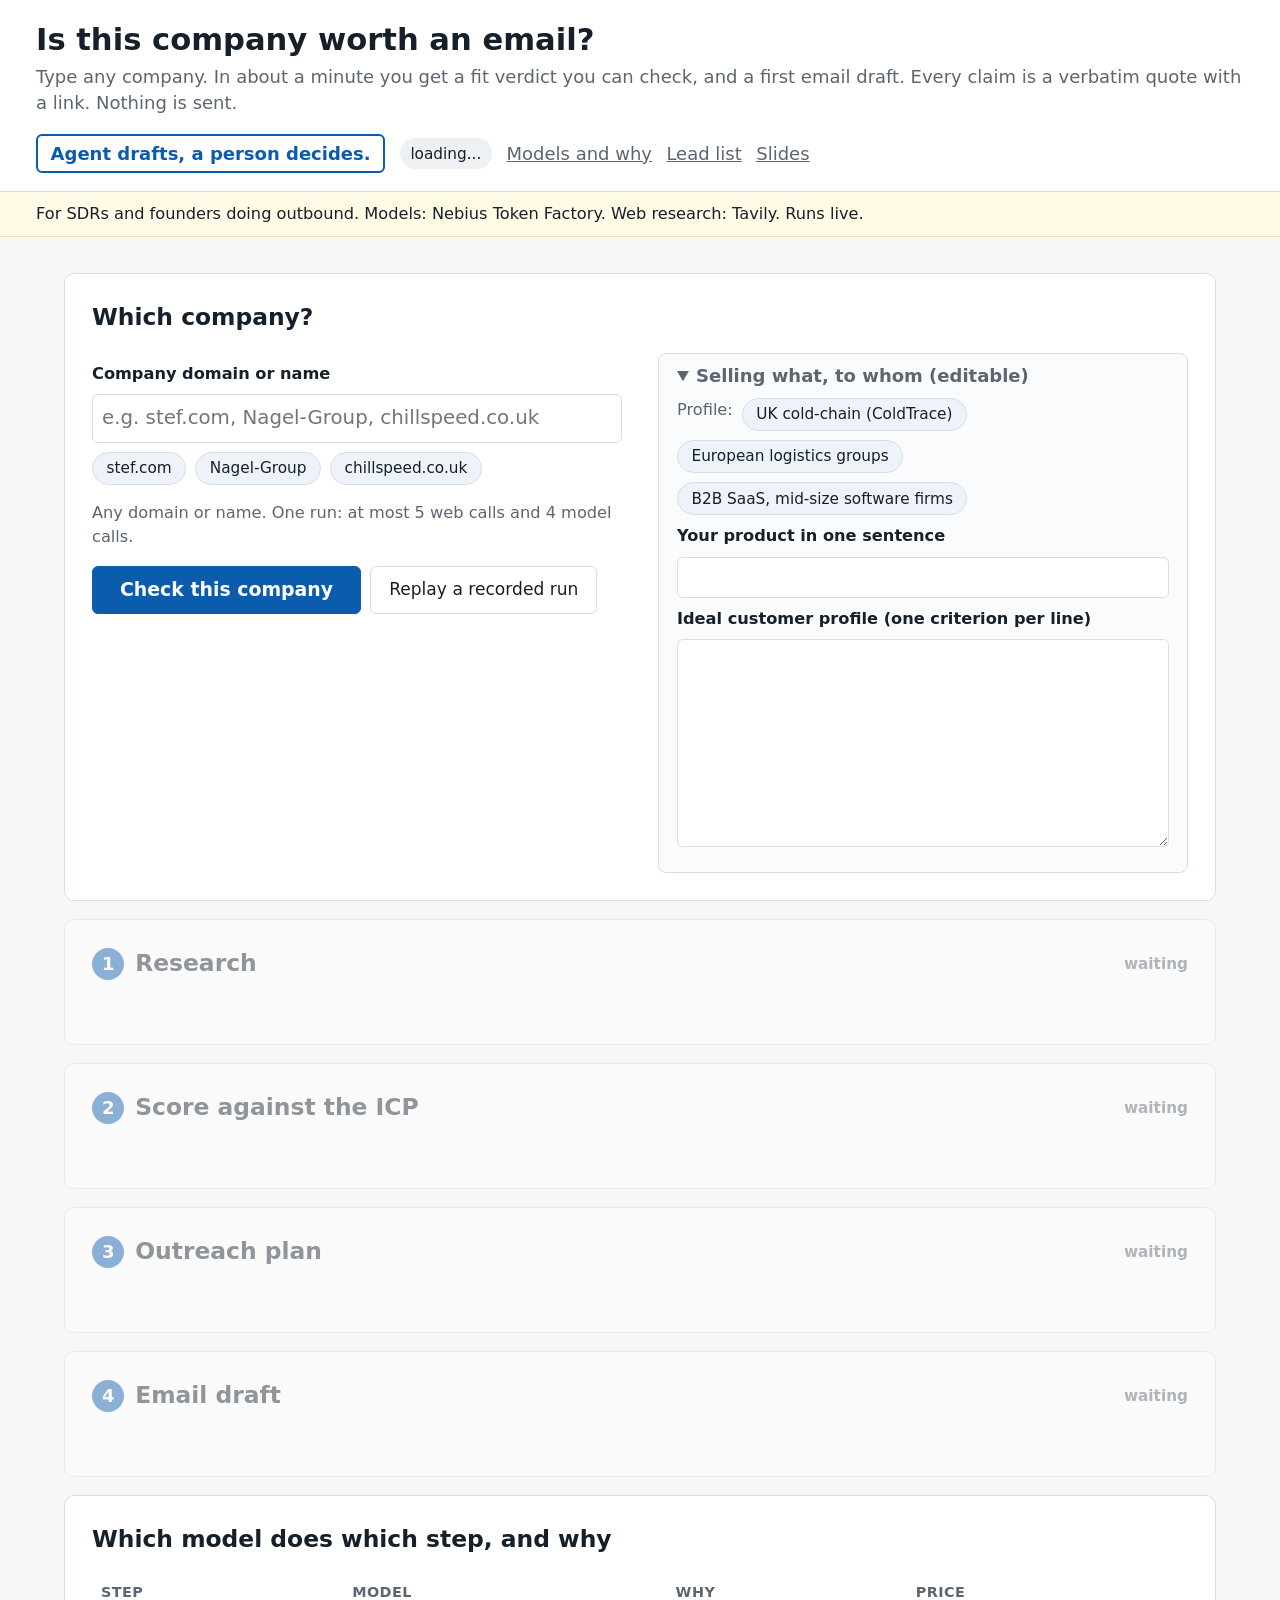
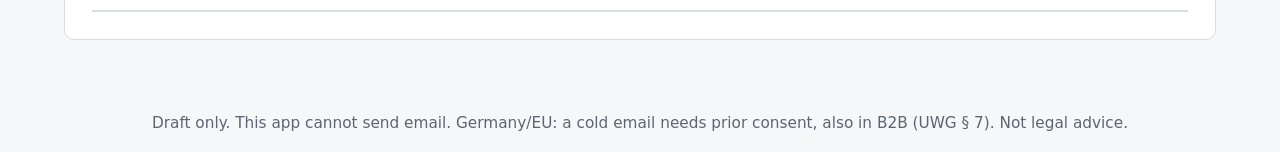
==== commit d043d152: "Otari: routing+fallback, per-user budgets, web search/fetch, guardrails, demo panel Every model call" ====
--- a/static/live.html
+++ b/static/live.html
@@ -10,8 +10,7 @@
 <header class="top">
   <div>
     <h1>Is this company worth an email?</h1>
-    <p class="sub">A yes or no you can check. Quotes that are not in the source are thrown out, visibly.</p>
-    <p class="sub2">Type any company. Usually 15 to 25 seconds; the slowest run we measured took 46; 6 to 9 cents with web research. You get a fit verdict, one sourced reason to reach out, a first draft. Every verdict needs a word-for-word quote. Nothing is sent.</p>
+    <p class="sub">Type any company. In about a minute you get a fit verdict you can check, and a first email draft. Every claim is a verbatim quote with a link. Nothing is sent.</p>
   </div>
   <div class="top-right">
     <span class="motto">Agent drafts, a person decides.</span>
@@ -20,21 +19,36 @@
     <a class="small-link" href="/">Lead list</a> <a class="small-link" href="/slides">Slides</a>
   </div>
 </header>
-<p class="notice" id="notice">For SDRs and founders doing outbound. Research: Tavily search + extract, every source keeps its link, which is what makes a quote checkable. Reasoning: three open models on Nebius Token Factory, picked per step by measured speed, cost and rejected quotes.</p>
+<p class="notice" id="notice">For SDRs and founders doing outbound. Models: Nebius Token Factory. Web research: Tavily. Runs live.</p>
 
 <main>
+  <section class="step otari-panel" id="otari" hidden>
+    <h2>Otari gateway <span class="hint">every model, search and fetch call of this page goes through it</span></h2>
+    <div class="otari-row">
+      <label class="field otari-user"><span>Run as end user</span>
+        <select id="ot-user"><option value="demo-b">demo-b (budget $0.60/day)</option><option value="demo-a">demo-a (trial budget $0.03/day)</option></select></label>
+      <label class="otari-check"><input type="checkbox" id="ot-outage"> Simulate an outage of the write model in the next run</label>
+    </div>
+    <div class="otari-buttons">
+      <button id="ot-budget">1. Check budget as this user</button>
+      <button id="ot-fallback">2. Trigger fallback</button>
+      <button id="ot-guard">3. Test guardrail</button>
+    </div>
+    <div id="ot-result" class="otari-result" aria-live="polite"></div>
+    <table class="reg otari-table"><thead><tr><th>Feature</th><th>Live value from Otari</th></tr></thead><tbody id="ot-status"></tbody></table>
+  </section>
   <section class="step s-input">
     <h2>Which company?</h2>
     <div class="live-grid">
       <div class="live-ask">
         <label class="field"><span>Company domain or name</span>
-          <input id="company" maxlength="200" placeholder="e.g. dachser.de, edwards-transport.com, chillway.co.uk"></label>
+          <input id="company" maxlength="200" placeholder="e.g. stef.com, Nagel-Group, chillspeed.co.uk"></label>
         <div class="live-chips" id="chips">
-          <button type="button" class="live-chip" data-with="eulogistics">dachser.de</button>
-          <button type="button" class="live-chip" data-with="coldtrace">edwards-transport.com</button>
-          <button type="button" class="live-chip" data-with="coldtrace">chillway.co.uk</button>
+          <button type="button" class="live-chip">stef.com</button>
+          <button type="button" class="live-chip">Nagel-Group</button>
+          <button type="button" class="live-chip">chillspeed.co.uk</button>
         </div>
-        <p class="hint">Any domain or name. One run: at most 5 web calls and 6 model calls, usually 15 to 25 seconds; the slowest run we measured took 46, 6 to 9 cents.</p>
+        <p class="hint">Any domain or name. One run: at most 5 web calls and 4 model calls.</p>
         <div class="live-actions">
           <button class="primary" id="go">Check this company</button>
           <button id="example">Replay a recorded run</button>
@@ -52,7 +66,6 @@
           <input id="product" maxlength="200"></label>
         <label class="field"><span>Ideal customer profile (one criterion per line)</span>
           <textarea id="icp" rows="8"></textarea></label>
-        <p class="hint">Fit lines (industry, region, size) say whether the company is the right type. Signal lines say whether now is a good time. Lines you write yourself count equally; the default profile weights industry three times and treats it as a must-have.</p>
       </details>
     </div>
   </section>
@@ -64,7 +77,7 @@
   <section class="step live-step" id="s-plan"><h2><span class="num">3</span> Outreach plan <span class="state" id="st-plan">waiting</span></h2>
     <div class="live-banner" id="ban-plan" hidden></div>
     <div class="live-meta" id="m-plan"></div><div id="o-plan"></div></section>
-  <section class="step live-step" id="s-write"><h2><span class="num">4</span> <span id="t-write">Draft</span> <span class="state" id="st-write">waiting</span></h2>
+  <section class="step live-step" id="s-write"><h2><span class="num">4</span> Email draft <span class="state" id="st-write">waiting</span></h2>
     <div class="live-banner" id="ban-write" hidden></div>
     <div class="live-meta" id="m-write"></div><div id="o-write"></div></section>
 
@@ -73,11 +86,12 @@
     <table class="reg"><thead><tr><th>Step</th><th>Model</th><th>Why</th><th>Price</th></tr></thead><tbody id="reg"></tbody></table>
   </section>
   <section class="step" id="cmp-wrap" hidden>
-    <h2>Scoring step, three models measured: GLM-5.3-Flash is cheapest and lost 3% of its quotes, gpt-oss-120b 29%</h2>
+    <h2>Two models on the scoring step: speed, cost, rejected quotes</h2>
     <div id="cmp"></div>
   </section>
 </main>
-<footer>Draft only. This app cannot send email. Germany: a cold email or LinkedIn message needs prior express consent, also in B2B (UWG § 7 (2) no. 2). Rules differ by country. Not legal advice.</footer>
+<footer>Draft only. This app cannot send email. Germany/EU: a cold email needs prior consent, also in B2B (UWG § 7). Not legal advice.</footer>
 <script src="/static/live.js"></script>
+<script src="/static/otari.js"></script>
 </body>
 </html>
--- a/static/style.css
+++ b/static/style.css
@@ -129,3 +129,15 @@
 .live-page .cmp td, .live-page .cmp th { font-size: .85rem; text-align: right; } .live-page .cmp td:first-child, .live-page .cmp th:first-child { text-align: left; }
 .live-page footer { font-size: .85rem; }
 .live-page [hidden] { display: none !important; }
+
+/* Otari panel (branch otari, only when LLM_GATEWAY=otari) */
+.otari-panel { border-left: 4px solid #5b3fd6; }
+.otari-panel h2 .hint { font-weight: normal; font-size: .85rem; margin-left: .5rem; }
+.otari-row { display: flex; flex-wrap: wrap; gap: 1.2rem; align-items: end; margin-bottom: .6rem; }
+.otari-user select { font-size: 1rem; padding: .3rem; }
+.otari-buttons { display: flex; flex-wrap: wrap; gap: .5rem; margin-bottom: .6rem; }
+.otari-result { min-height: 1.4rem; margin-bottom: .6rem; font-size: .95rem; }
+.otari-result .ok { color: #1d6b34; font-weight: 600; } .otari-result .no { color: #a32020; font-weight: 600; }
+.otari-table td:first-child { white-space: nowrap; font-weight: 600; }
+.live-mark.live-ot { background: #ece8fb; }
+.live-mark.live-ot-fb { background: #fde7c8; font-weight: 600; }
